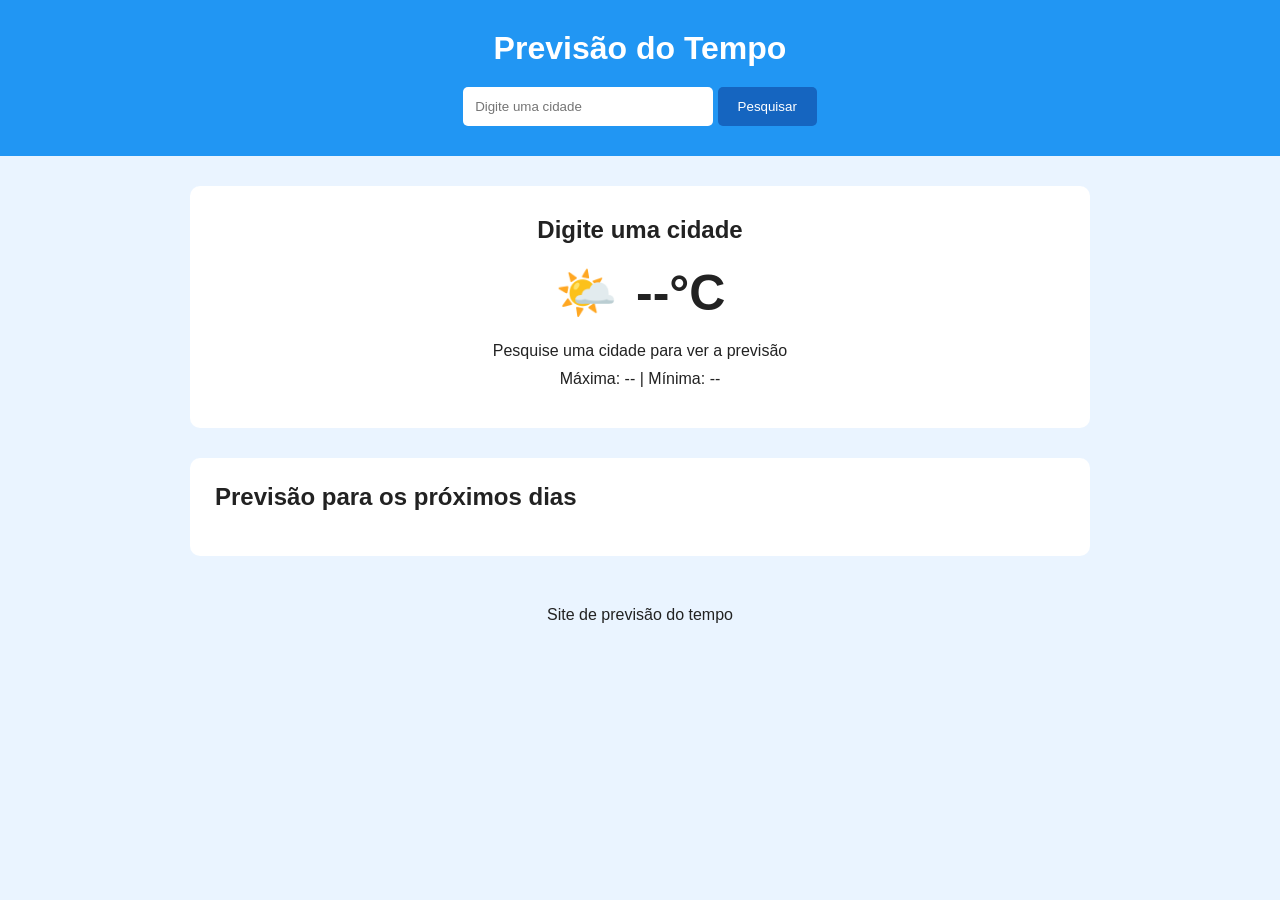
==== Gerando_funcoes/index.html @ 6c7896b9 "Pesquisa de cidade" ====
<!DOCTYPE html>
<html lang="pt-BR">

<head>
    <meta charset="UTF-8">
    <meta name="viewport" content="width=device-width, initial-scale=1.0">

    <title>Previsão do Tempo</title>

    <link rel="stylesheet" href="style.css">
</head>

<body>

    <header>
        <h1>Previsão do Tempo</h1>

        <input type="text" id="cidade" placeholder="Digite uma cidade">
        <button id="btnPesquisar">Pesquisar</button>
    </header>

    <main>

        <section class="tempo-atual">

            <h2 id="nomeCidade">Digite uma cidade</h2>

            <div class="temperatura">
                <span id="iconeAtual">🌤️</span>
                <strong id="temperaturaAtual">--°C</strong>
            </div>

            <p id="descricaoAtual">Pesquise uma cidade para ver a previsão</p>

            <p>
                Máxima: <span id="maxima">--</span> |
                Mínima: <span id="minima">--</span>
            </p>

        </section>


        <section class="previsao">

            <h2>Previsão para os próximos dias</h2>

            <div class="dias" id="dias">

                <!-- Os dias serão criados pelo JavaScript -->

            </div>

        </section>

    </main>

    <footer>
        <p>Site de previsão do tempo</p>
    </footer>

    <script src="script.js"></script>

</body>

</html>
---- Gerando_funcoes/style.css ----
* {
    margin: 0;
    padding: 0;
    box-sizing: border-box;
}

body {
    font-family: Arial, sans-serif;
    background: #eaf4ff;
    color: #222;
}

header {
    background: #2196f3;
    color: white;
    text-align: center;
    padding: 30px;
}

header h1 {
    margin-bottom: 20px;
}

header input {
    padding: 12px;
    width: 250px;
    border: none;
    border-radius: 5px;
}

header button {
    padding: 12px 20px;
    border: none;
    border-radius: 5px;
    background: #1565c0;
    color: white;
    cursor: pointer;
}

main {
    width: 90%;
    max-width: 900px;
    margin: 30px auto;
}

.tempo-atual {
    background: white;
    text-align: center;
    padding: 30px;
    border-radius: 10px;
    margin-bottom: 30px;
}

.temperatura {
    margin: 20px;
}

.temperatura span {
    font-size: 50px;
}

.temperatura strong {
    font-size: 50px;
    margin-left: 15px;
}

.tempo-atual p {
    margin: 10px;
}

.previsao {
    background: white;
    padding: 25px;
    border-radius: 10px;
}

.previsao h2 {
    margin-bottom: 20px;
}

.dias {
    display: flex;
    gap: 15px;
}

.dia {
    flex: 1;
    text-align: center;
    background: #f2f8ff;
    padding: 20px;
    border-radius: 8px;
}

.dia span {
    display: block;
    font-size: 35px;
    margin: 15px 0;
}

.dia p {
    font-size: 20px;
    font-weight: bold;
}

footer {
    text-align: center;
    margin-top: 30px;
    padding: 20px;
}
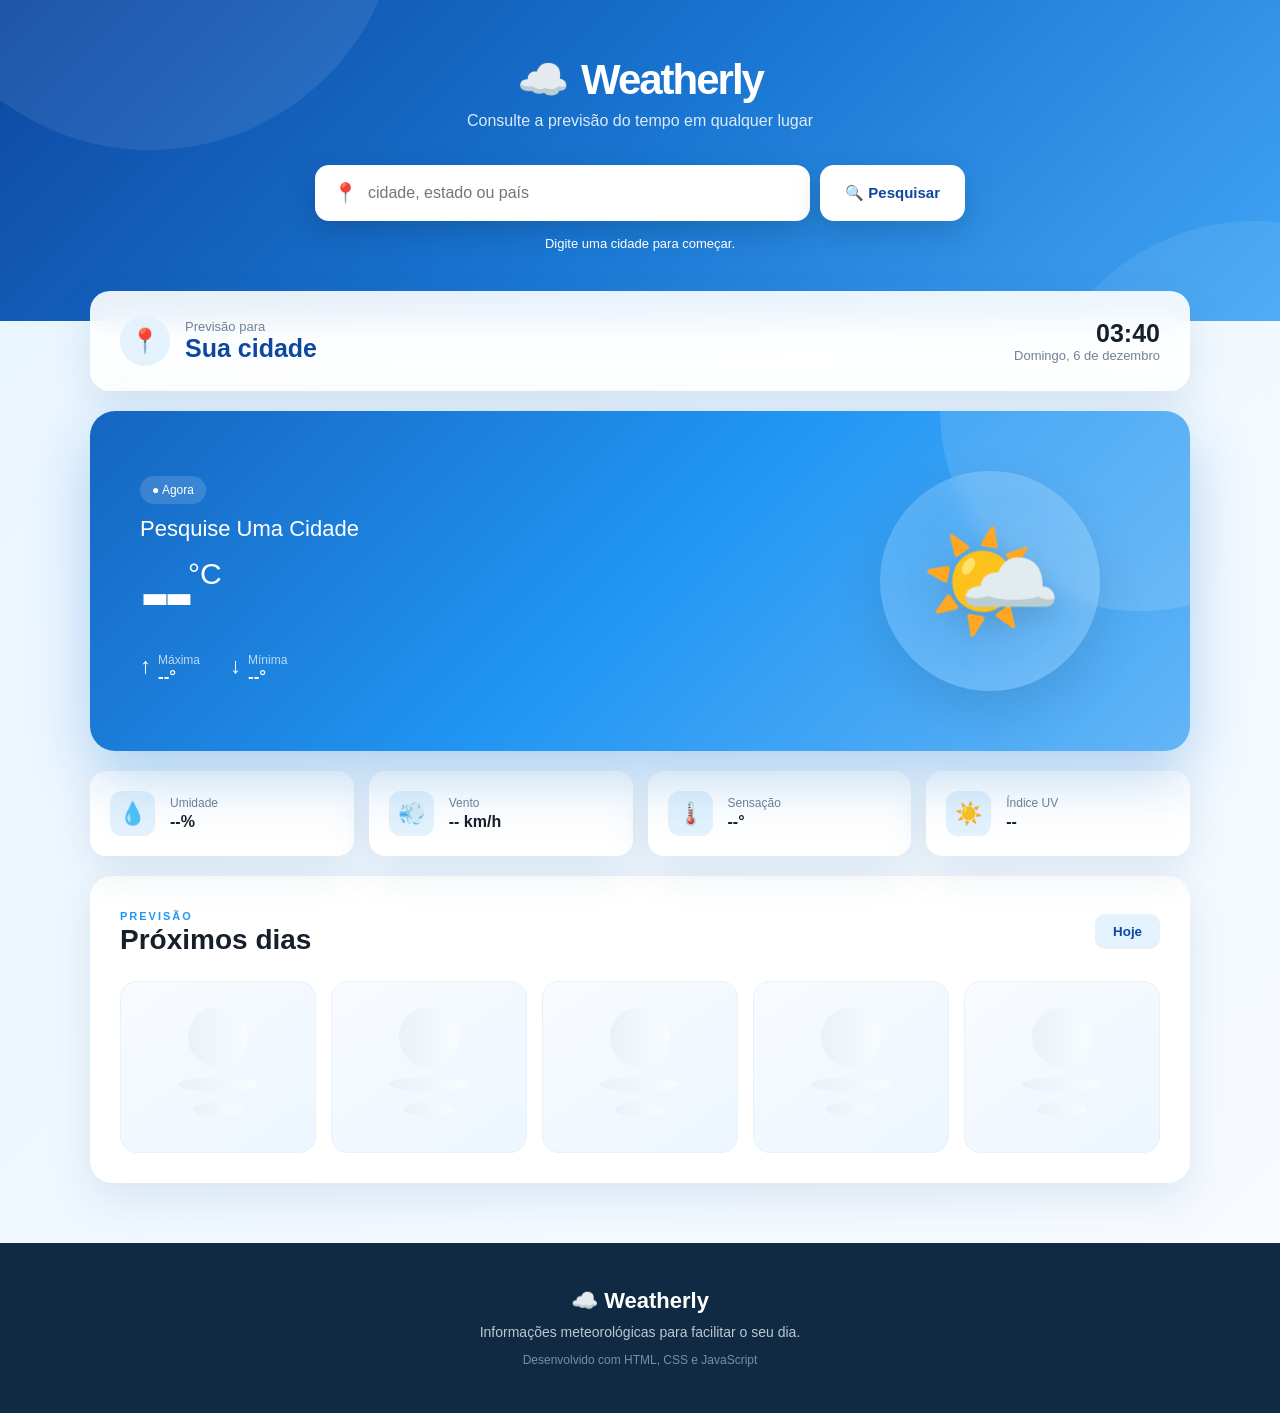
==== commit a70cd7b2: "Fanzando mensgem de erro de logar" ====
--- a/Gerando_funcoes/index.html
+++ b/Gerando_funcoes/index.html
@@ -5,48 +5,231 @@
     <meta charset="UTF-8">
     <meta name="viewport" content="width=device-width, initial-scale=1.0">
 
-    <title>Previsão do Tempo</title>
+    <title>Weatherly - Previsão do Tempo</title>
 
     <link rel="stylesheet" href="style.css">
 </head>
 
 <body>
 
+    <!-- FUNDO ANIMADO -->
+    <div class="background">
+        <div class="cloud cloud-1">☁️</div>
+        <div class="cloud cloud-2">☁️</div>
+        <div class="cloud cloud-3">☁️</div>
+    </div>
+
+    <!-- CABEÇALHO -->
     <header>
-        <h1>Previsão do Tempo</h1>
-
-        <input type="text" id="cidade" placeholder="Digite uma cidade">
-        <button id="btnPesquisar">Pesquisar</button>
+
+        <div class="logo">
+            <span>☁️</span>
+            <h1>Weatherly</h1>
+        </div>
+
+        <p class="subtitulo">
+            Consulte a previsão do tempo em qualquer lugar
+        </p>
+
+        <div class="pesquisa">
+
+            <div class="input-container">
+                <span>📍</span>
+
+                <input
+                    type="text"
+                    id="cidade"
+                    placeholder="cidade, estado ou país"
+                    autocomplete="off"
+                >
+            </div>
+
+            <button id="btnPesquisar">
+                <span>🔍</span>
+                Pesquisar
+            </button>
+
+        </div>
+
+        <div class="status" id="status">
+            Pronto para pesquisar
+        </div>
+
     </header>
 
+
+    <!-- CONTEÚDO -->
     <main>
 
-        <section class="tempo-atual">
-
-            <h2 id="nomeCidade">Digite uma cidade</h2>
-
-            <div class="temperatura">
-                <span id="iconeAtual">🌤️</span>
-                <strong id="temperaturaAtual">--°C</strong>
-            </div>
-
-            <p id="descricaoAtual">Pesquise uma cidade para ver a previsão</p>
-
-            <p>
-                Máxima: <span id="maxima">--</span> |
-                Mínima: <span id="minima">--</span>
-            </p>
-
-        </section>
-
-
+        <!-- INFORMAÇÕES DA CIDADE -->
+        <section class="localizacao">
+
+            <div>
+                <span class="pin">📍</span>
+
+                <div>
+                    <p>Previsão para</p>
+                    <h2 id="nomeCidade">Sua cidade</h2>
+                </div>
+            </div>
+
+            <div class="data-hora">
+                <strong id="horaAtual">00:00</strong>
+                <span id="dataAtual">Carregando...</span>
+            </div>
+
+        </section>
+
+
+        <!-- CLIMA ATUAL -->
+        <section class="clima-principal">
+
+            <div class="clima-info">
+
+                <span class="badge">
+                    ● Agora
+                </span>
+
+                <h3 id="descricaoAtual">
+                    Pesquise uma cidade
+                </h3>
+
+                <div class="temperatura">
+                    <strong id="temperaturaAtual">--</strong>
+                    <span>°C</span>
+                </div>
+
+                <div class="temperaturas">
+
+                    <div>
+                        <span>↑</span>
+                        <p>Máxima</p>
+                        <strong id="maxima">--°</strong>
+                    </div>
+
+                    <div>
+                        <span>↓</span>
+                        <p>Mínima</p>
+                        <strong id="minima">--°</strong>
+                    </div>
+
+                </div>
+
+            </div>
+
+
+            <div class="icone-clima">
+
+                <div class="circulo-clima">
+                    <span id="iconeAtual">🌤️</span>
+                </div>
+
+            </div>
+
+        </section>
+
+
+        <!-- INDICADORES -->
+        <section class="indicadores">
+
+            <div class="indicador">
+
+                <div class="indicador-icon">💧</div>
+
+                <div>
+                    <span>Umidade</span>
+                    <strong id="umidade">--%</strong>
+                </div>
+
+            </div>
+
+
+            <div class="indicador">
+
+                <div class="indicador-icon">💨</div>
+
+                <div>
+                    <span>Vento</span>
+                    <strong id="vento">-- km/h</strong>
+                </div>
+
+            </div>
+
+
+            <div class="indicador">
+
+                <div class="indicador-icon">🌡️</div>
+
+                <div>
+                    <span>Sensação</span>
+                    <strong id="sensacao">--°</strong>
+                </div>
+
+            </div>
+
+
+            <div class="indicador">
+
+                <div class="indicador-icon">☀️</div>
+
+                <div>
+                    <span>Índice UV</span>
+                    <strong id="uv">--</strong>
+                </div>
+
+            </div>
+
+        </section>
+
+
+        <!-- PREVISÃO -->
         <section class="previsao">
 
-            <h2>Previsão para os próximos dias</h2>
+            <div class="titulo-secao">
+
+                <div>
+                    <span>PREVISÃO</span>
+                    <h2>Próximos dias</h2>
+                </div>
+
+                <button id="btnHoje">
+                    Hoje
+                </button>
+
+            </div>
+
 
             <div class="dias" id="dias">
 
-                <!-- Os dias serão criados pelo JavaScript -->
+                <div class="dia carregando">
+                    <div class="skeleton"></div>
+                    <div class="skeleton pequeno"></div>
+                    <div class="skeleton medio"></div>
+                </div>
+
+                <div class="dia carregando">
+                    <div class="skeleton"></div>
+                    <div class="skeleton pequeno"></div>
+                    <div class="skeleton medio"></div>
+                </div>
+
+                <div class="dia carregando">
+                    <div class="skeleton"></div>
+                    <div class="skeleton pequeno"></div>
+                    <div class="skeleton medio"></div>
+                </div>
+
+                <div class="dia carregando">
+                    <div class="skeleton"></div>
+                    <div class="skeleton pequeno"></div>
+                    <div class="skeleton medio"></div>
+                </div>
+
+                <div class="dia carregando">
+                    <div class="skeleton"></div>
+                    <div class="skeleton pequeno"></div>
+                    <div class="skeleton medio"></div>
+                </div>
 
             </div>
 
@@ -54,12 +237,28 @@
 
     </main>
 
+
+    <!-- FOOTER -->
     <footer>
-        <p>Site de previsão do tempo</p>
+
+        <div class="footer-logo">
+            ☁️ Weatherly
+        </div>
+
+        <p>
+            Informações meteorológicas para facilitar o seu dia.
+        </p>
+
+        <span>
+            Desenvolvido com HTML, CSS e JavaScript
+        </span>
+
     </footer>
 
+
     <script src="script.js"></script>
 
 </body>
 
-</html>+</html>
+
--- a/Gerando_funcoes/style.css
+++ b/Gerando_funcoes/style.css
@@ -1,109 +1,1248 @@
+
+/* =========================================================
+   CONFIGURAÇÕES
+========================================================= */
+
 * {
     margin: 0;
     padding: 0;
     box-sizing: border-box;
 }
 
+:root {
+
+    --azul: #2196f3;
+    --azul-escuro: #0d47a1;
+    --azul-claro: #64b5f6;
+
+    --fundo: #eef7ff;
+    --branco: #ffffff;
+
+    --texto: #17202a;
+    --texto-claro: #718096;
+
+    --verde: #20b486;
+    --amarelo: #ffb703;
+
+    --sombra:
+        0 15px 40px rgba(30, 90, 140, 0.12);
+
+    --transicao: 0.3s ease;
+}
+
+html {
+    scroll-behavior: smooth;
+}
+
 body {
-    font-family: Arial, sans-serif;
-    background: #eaf4ff;
-    color: #222;
-}
+
+    min-height: 100vh;
+
+    font-family:
+        Arial,
+        Helvetica,
+        sans-serif;
+
+    color: var(--texto);
+
+    background:
+        linear-gradient(
+            135deg,
+            #e8f5ff,
+            #f8fbff
+        );
+
+    overflow-x: hidden;
+}
+
+
+/* =========================================================
+   FUNDO
+========================================================= */
+
+.background {
+
+    position: fixed;
+
+    inset: 0;
+
+    z-index: -1;
+
+    overflow: hidden;
+
+    pointer-events: none;
+}
+
+.cloud {
+
+    position: absolute;
+
+    font-size: 100px;
+
+    opacity: 0.12;
+
+    filter: blur(1px);
+
+    animation:
+        moverNuvem 25s linear infinite;
+}
+
+.cloud-1 {
+    top: 15%;
+    left: -150px;
+}
+
+.cloud-2 {
+
+    top: 55%;
+
+    left: -300px;
+
+    font-size: 160px;
+
+    animation-duration: 35s;
+}
+
+.cloud-3 {
+
+    top: 75%;
+
+    left: -200px;
+
+    font-size: 70px;
+
+    animation-duration: 20s;
+}
+
+
+/* =========================================================
+   HEADER
+========================================================= */
 
 header {
-    background: #2196f3;
+
+    position: relative;
+
+    padding: 55px 20px 70px;
+
+    text-align: center;
+
     color: white;
+
+    background:
+        linear-gradient(
+            135deg,
+            #0d47a1,
+            #1976d2,
+            #42a5f5
+        );
+
+    overflow: hidden;
+}
+
+header::before {
+
+    content: "";
+
+    position: absolute;
+
+    width: 500px;
+    height: 500px;
+
+    top: -350px;
+    left: -100px;
+
+    border-radius: 50%;
+
+    background:
+        rgba(255,255,255,0.08);
+}
+
+header::after {
+
+    content: "";
+
+    position: absolute;
+
+    width: 450px;
+    height: 450px;
+
+    right: -200px;
+    bottom: -350px;
+
+    border-radius: 50%;
+
+    background:
+        rgba(255,255,255,0.08);
+}
+
+
+/* =========================================================
+   LOGO
+========================================================= */
+
+.logo {
+
+    position: relative;
+
+    display: flex;
+
+    justify-content: center;
+
+    align-items: center;
+
+    gap: 12px;
+
+    z-index: 2;
+}
+
+.logo span {
+
+    font-size: 42px;
+
+    animation:
+        flutuar 3s ease-in-out infinite;
+}
+
+.logo h1 {
+
+    font-size: 42px;
+
+    letter-spacing: -2px;
+}
+
+
+/* =========================================================
+   SUBTÍTULO
+========================================================= */
+
+.subtitulo {
+
+    position: relative;
+
+    z-index: 2;
+
+    margin-top: 8px;
+
+    opacity: 0.85;
+
+    font-size: 16px;
+}
+
+
+/* =========================================================
+   PESQUISA
+========================================================= */
+
+.pesquisa {
+
+    position: relative;
+
+    z-index: 2;
+
+    width: min(650px, 100%);
+
+    margin: 35px auto 15px;
+
+    display: flex;
+
+    gap: 10px;
+}
+
+.input-container {
+
+    flex: 1;
+
+    height: 56px;
+
+    display: flex;
+
+    align-items: center;
+
+    gap: 10px;
+
+    padding: 0 18px;
+
+    background: white;
+
+    border-radius: 14px;
+
+    box-shadow:
+        0 10px 30px rgba(0,0,0,0.15);
+
+    transition: var(--transicao);
+}
+
+.input-container:focus-within {
+
+    transform: translateY(-3px);
+
+    box-shadow:
+        0 15px 35px rgba(0,0,0,0.2);
+}
+
+.input-container span {
+
+    font-size: 20px;
+}
+
+.input-container input {
+
+    width: 100%;
+
+    height: 100%;
+
+    border: none;
+
+    outline: none;
+
+    font-size: 16px;
+
+    color: var(--texto);
+}
+
+.pesquisa button {
+
+    padding: 0 25px;
+
+    border: none;
+
+    border-radius: 14px;
+
+    background: white;
+
+    color: var(--azul-escuro);
+
+    font-weight: bold;
+
+    font-size: 15px;
+
+    cursor: pointer;
+
+    transition: var(--transicao);
+
+    box-shadow:
+        0 10px 30px rgba(0,0,0,0.15);
+}
+
+.pesquisa button:hover {
+
+    transform: translateY(-4px);
+
+    background: #e3f2fd;
+
+    box-shadow:
+        0 15px 35px rgba(0,0,0,0.2);
+}
+
+.pesquisa button:active {
+
+    transform: translateY(-1px);
+}
+
+
+/* =========================================================
+   STATUS
+========================================================= */
+
+.status {
+
+    position: relative;
+
+    z-index: 2;
+
+    font-size: 13px;
+
+    opacity: 0.8;
+}
+
+
+/* =========================================================
+   MAIN
+========================================================= */
+
+main {
+
+    width: min(1100px, 92%);
+
+    margin: -30px auto 60px;
+
+    position: relative;
+}
+
+
+/* =========================================================
+   LOCALIZAÇÃO
+========================================================= */
+
+.localizacao {
+
+    display: flex;
+
+    justify-content: space-between;
+
+    align-items: center;
+
+    padding: 25px 30px;
+
+    background: rgba(255,255,255,0.9);
+
+    backdrop-filter: blur(15px);
+
+    border-radius: 20px;
+
+    box-shadow: var(--sombra);
+
+    margin-bottom: 20px;
+}
+
+.localizacao > div:first-child {
+
+    display: flex;
+
+    align-items: center;
+
+    gap: 15px;
+}
+
+.pin {
+
+    width: 50px;
+    height: 50px;
+
+    display: flex;
+
+    justify-content: center;
+    align-items: center;
+
+    border-radius: 50%;
+
+    background: #e3f2fd;
+
+    font-size: 24px;
+}
+
+.localizacao p {
+
+    color: var(--texto-claro);
+
+    font-size: 13px;
+}
+
+.localizacao h2 {
+
+    font-size: 25px;
+
+    color: var(--azul-escuro);
+}
+
+.data-hora {
+
+    display: flex;
+
+    flex-direction: column;
+
+    align-items: flex-end;
+}
+
+.data-hora strong {
+
+    font-size: 25px;
+
+    color: var(--texto);
+}
+
+.data-hora span {
+
+    color: var(--texto-claro);
+
+    font-size: 13px;
+}
+
+
+/* =========================================================
+   CLIMA PRINCIPAL
+========================================================= */
+
+.clima-principal {
+
+    min-height: 340px;
+
+    display: flex;
+
+    justify-content: space-between;
+
+    align-items: center;
+
+    padding: 50px;
+
+    color: white;
+
+    border-radius: 25px;
+
+    background:
+        linear-gradient(
+            135deg,
+            #1565c0,
+            #2196f3,
+            #64b5f6
+        );
+
+    box-shadow:
+        0 25px 60px rgba(25,118,210,0.3);
+
+    overflow: hidden;
+
+    position: relative;
+}
+
+
+/* brilho */
+
+.clima-principal::before {
+
+    content: "";
+
+    position: absolute;
+
+    width: 400px;
+    height: 400px;
+
+    right: -150px;
+    top: -200px;
+
+    border-radius: 50%;
+
+    background:
+        rgba(255,255,255,0.12);
+}
+
+
+/* =========================================================
+   INFORMAÇÕES
+========================================================= */
+
+.clima-info {
+
+    position: relative;
+
+    z-index: 2;
+}
+
+.badge {
+
+    display: inline-block;
+
+    padding: 7px 12px;
+
+    margin-bottom: 12px;
+
+    border-radius: 30px;
+
+    background:
+        rgba(255,255,255,0.15);
+
+    backdrop-filter: blur(10px);
+
+    font-size: 12px;
+}
+
+.clima-info h3 {
+
+    font-size: 22px;
+
+    font-weight: normal;
+
+    text-transform: capitalize;
+
+    margin-bottom: 5px;
+}
+
+.temperatura {
+
+    display: flex;
+
+    align-items: flex-start;
+
+    margin: 10px 0 20px;
+}
+
+.temperatura strong {
+
+    font-size: 90px;
+
+    line-height: 0.9;
+
+    letter-spacing: -6px;
+}
+
+.temperatura span {
+
+    font-size: 30px;
+
+    margin-top: 5px;
+}
+
+
+/* =========================================================
+   MÁXIMA / MÍNIMA
+========================================================= */
+
+.temperaturas {
+
+    display: flex;
+
+    gap: 30px;
+}
+
+.temperaturas div {
+
+    display: grid;
+
+    grid-template-columns: auto auto;
+
+    column-gap: 7px;
+}
+
+.temperaturas span {
+
+    grid-row: span 2;
+
+    font-size: 22px;
+}
+
+.temperaturas p {
+
+    font-size: 12px;
+
+    opacity: 0.7;
+}
+
+.temperaturas strong {
+
+    font-size: 17px;
+}
+
+
+/* =========================================================
+   ÍCONE
+========================================================= */
+
+.icone-clima {
+
+    position: relative;
+
+    z-index: 2;
+
+    padding-right: 40px;
+}
+
+.circulo-clima {
+
+    width: 220px;
+    height: 220px;
+
+    display: flex;
+
+    justify-content: center;
+    align-items: center;
+
+    border-radius: 50%;
+
+    background:
+        rgba(255,255,255,0.15);
+
+    backdrop-filter: blur(10px);
+
+    box-shadow:
+        inset 0 0 40px rgba(255,255,255,0.08),
+        0 20px 50px rgba(0,0,0,0.1);
+
+    animation:
+        flutuar 4s ease-in-out infinite;
+}
+
+.circulo-clima span {
+
+    font-size: 115px;
+
+    filter:
+        drop-shadow(
+            0 10px 15px rgba(0,0,0,0.15)
+        );
+}
+
+
+/* =========================================================
+   INDICADORES
+========================================================= */
+
+.indicadores {
+
+    display: grid;
+
+    grid-template-columns:
+        repeat(4, 1fr);
+
+    gap: 15px;
+
+    margin: 20px 0;
+}
+
+.indicador {
+
+    padding: 20px;
+
+    display: flex;
+
+    align-items: center;
+
+    gap: 15px;
+
+    background: white;
+
+    border-radius: 16px;
+
+    box-shadow: var(--sombra);
+
+    transition: var(--transicao);
+}
+
+.indicador:hover {
+
+    transform: translateY(-6px);
+
+    box-shadow:
+        0 20px 40px rgba(30,90,140,0.15);
+}
+
+.indicador-icon {
+
+    width: 45px;
+    height: 45px;
+
+    display: flex;
+
+    justify-content: center;
+    align-items: center;
+
+    border-radius: 12px;
+
+    background: #e3f2fd;
+
+    font-size: 22px;
+}
+
+.indicador span {
+
+    display: block;
+
+    color: var(--texto-claro);
+
+    font-size: 12px;
+}
+
+.indicador strong {
+
+    display: block;
+
+    margin-top: 3px;
+
+    color: var(--texto);
+
+    font-size: 16px;
+}
+
+
+/* =========================================================
+   PREVISÃO
+========================================================= */
+
+.previsao {
+
+    padding: 30px;
+
+    background: white;
+
+    border-radius: 22px;
+
+    box-shadow: var(--sombra);
+}
+
+.titulo-secao {
+
+    display: flex;
+
+    justify-content: space-between;
+
+    align-items: center;
+
+    margin-bottom: 25px;
+}
+
+.titulo-secao span {
+
+    color: var(--azul);
+
+    font-size: 11px;
+
+    font-weight: bold;
+
+    letter-spacing: 2px;
+}
+
+.titulo-secao h2 {
+
+    font-size: 28px;
+
+    color: var(--texto);
+}
+
+.titulo-secao button {
+
+    padding: 10px 18px;
+
+    border: none;
+
+    border-radius: 10px;
+
+    background: #e3f2fd;
+
+    color: var(--azul-escuro);
+
+    font-weight: bold;
+
+    cursor: pointer;
+
+    transition: var(--transicao);
+}
+
+.titulo-secao button:hover {
+
+    background: var(--azul);
+
+    color: white;
+}
+
+
+/* =========================================================
+   CARDS DOS DIAS
+========================================================= */
+
+.dias {
+
+    display: grid;
+
+    grid-template-columns:
+        repeat(5, 1fr);
+
+    gap: 15px;
+}
+
+.dia {
+
+    padding: 25px 15px;
+
     text-align: center;
-    padding: 30px;
-}
-
-header h1 {
-    margin-bottom: 20px;
-}
-
-header input {
-    padding: 12px;
-    width: 250px;
-    border: none;
-    border-radius: 5px;
-}
-
-header button {
-    padding: 12px 20px;
-    border: none;
-    border-radius: 5px;
-    background: #1565c0;
+
+    border-radius: 17px;
+
+    background:
+        linear-gradient(
+            145deg,
+            #f8fbff,
+            #edf6ff
+        );
+
+    border: 1px solid #e6f1fa;
+
+    cursor: pointer;
+
+    transition: var(--transicao);
+
+    position: relative;
+
+    overflow: hidden;
+}
+
+.dia::before {
+
+    content: "";
+
+    position: absolute;
+
+    left: 0;
+    top: 0;
+
+    width: 100%;
+    height: 4px;
+
+    background:
+        linear-gradient(
+            90deg,
+            #2196f3,
+            #64b5f6
+        );
+
+    transform: scaleX(0);
+
+    transform-origin: left;
+
+    transition: var(--transicao);
+}
+
+.dia:hover {
+
+    transform:
+        translateY(-8px)
+        scale(1.02);
+
+    background: white;
+
+    box-shadow:
+        0 15px 30px rgba(30,90,140,0.12);
+}
+
+.dia:hover::before {
+
+    transform: scaleX(1);
+}
+
+.dia span {
+
+    display: block;
+
+    margin: 15px 0;
+
+    font-size: 45px;
+
+    transition: var(--transicao);
+}
+
+.dia:hover span {
+
+    transform:
+        scale(1.2)
+        rotate(5deg);
+}
+
+.dia p {
+
+    font-weight: bold;
+
+    color: var(--texto);
+}
+
+.dia .temperaturas-dia {
+
+    margin-top: 10px;
+
+    display: flex;
+
+    justify-content: center;
+
+    gap: 10px;
+}
+
+.max {
+
+    color: #e65100;
+}
+
+.min {
+
+    color: #1976d2;
+}
+
+
+/* =========================================================
+   SKELETON / CARREGAMENTO
+========================================================= */
+
+.skeleton {
+
+    width: 60px;
+    height: 60px;
+
+    margin: auto;
+
+    border-radius: 50%;
+
+    background:
+        linear-gradient(
+            90deg,
+            #e9f2f8,
+            #f8fcff,
+            #e9f2f8
+        );
+
+    background-size: 200%;
+
+    animation:
+        skeleton 1.5s infinite;
+}
+
+.skeleton.pequeno {
+
+    width: 80px;
+    height: 15px;
+
+    margin: 10px auto;
+}
+
+.skeleton.medio {
+
+    width: 50px;
+    height: 15px;
+
+    margin: 10px auto;
+}
+
+
+/* =========================================================
+   FOOTER
+========================================================= */
+
+footer {
+
+    padding: 45px 20px;
+
+    text-align: center;
+
+    background: #102a43;
+
     color: white;
-    cursor: pointer;
-}
-
-main {
-    width: 90%;
-    max-width: 900px;
-    margin: 30px auto;
-}
-
-.tempo-atual {
-    background: white;
-    text-align: center;
-    padding: 30px;
-    border-radius: 10px;
-    margin-bottom: 30px;
-}
-
-.temperatura {
-    margin: 20px;
-}
-
-.temperatura span {
-    font-size: 50px;
-}
-
-.temperatura strong {
-    font-size: 50px;
-    margin-left: 15px;
-}
-
-.tempo-atual p {
-    margin: 10px;
-}
-
-.previsao {
-    background: white;
-    padding: 25px;
-    border-radius: 10px;
-}
-
-.previsao h2 {
-    margin-bottom: 20px;
-}
-
-.dias {
-    display: flex;
-    gap: 15px;
-}
-
-.dia {
-    flex: 1;
-    text-align: center;
-    background: #f2f8ff;
-    padding: 20px;
-    border-radius: 8px;
-}
-
-.dia span {
-    display: block;
-    font-size: 35px;
-    margin: 15px 0;
-}
-
-.dia p {
-    font-size: 20px;
+}
+
+.footer-logo {
+
+    font-size: 22px;
+
     font-weight: bold;
-}
-
-footer {
-    text-align: center;
-    margin-top: 30px;
-    padding: 20px;
-}+
+    margin-bottom: 10px;
+}
+
+footer p {
+
+    color: #b8c7d4;
+
+    font-size: 14px;
+
+    margin-bottom: 10px;
+}
+
+footer span {
+
+    color: #78909c;
+
+    font-size: 12px;
+}
+
+
+/* =========================================================
+   ANIMAÇÕES
+========================================================= */
+
+@keyframes flutuar {
+
+    0% {
+        transform: translateY(0);
+    }
+
+    50% {
+        transform: translateY(-10px);
+    }
+
+    100% {
+        transform: translateY(0);
+    }
+}
+
+@keyframes moverNuvem {
+
+    from {
+        transform: translateX(-200px);
+    }
+
+    to {
+        transform: translateX(120vw);
+    }
+}
+
+@keyframes skeleton {
+
+    0% {
+        background-position: 200% 0;
+    }
+
+    100% {
+        background-position: -200% 0;
+    }
+}
+
+
+/* =========================================================
+   TABLET
+========================================================= */
+
+@media (max-width: 900px) {
+
+    .dias {
+
+        grid-template-columns:
+            repeat(3, 1fr);
+    }
+
+    .indicadores {
+
+        grid-template-columns:
+            repeat(2, 1fr);
+    }
+
+    .clima-principal {
+
+        padding: 40px;
+    }
+
+    .circulo-clima {
+
+        width: 170px;
+        height: 170px;
+    }
+
+    .circulo-clima span {
+
+        font-size: 90px;
+    }
+}
+
+
+/* =========================================================
+   CELULAR
+========================================================= */
+
+@media (max-width: 650px) {
+
+    header {
+
+        padding:
+            40px 15px 65px;
+    }
+
+    .logo h1 {
+
+        font-size: 34px;
+    }
+
+    .pesquisa {
+
+        flex-direction: column;
+    }
+
+    .pesquisa button {
+
+        height: 52px;
+    }
+
+    main {
+
+        width: 94%;
+    }
+
+    .localizacao {
+
+        flex-direction: column;
+
+        align-items: flex-start;
+
+        gap: 20px;
+    }
+
+    .data-hora {
+
+        align-items: flex-start;
+    }
+
+    .clima-principal {
+
+        flex-direction: column;
+
+        align-items: center;
+
+        text-align: center;
+
+        padding: 40px 20px;
+    }
+
+    .temperatura {
+
+        justify-content: center;
+    }
+
+    .temperaturas {
+
+        justify-content: center;
+    }
+
+    .icone-clima {
+
+        padding: 20px 0 0;
+    }
+
+    .circulo-clima {
+
+        width: 150px;
+        height: 150px;
+    }
+
+    .circulo-clima span {
+
+        font-size: 80px;
+    }
+
+    .indicadores {
+
+        grid-template-columns:
+            1fr 1fr;
+    }
+
+    .dias {
+
+        grid-template-columns:
+            1fr;
+    }
+
+    .dia {
+
+        min-height: 170px;
+    }
+}
+
+
+/* =========================================================
+   CELULARES PEQUENOS
+========================================================= */
+
+@media (max-width: 400px) {
+
+    .indicadores {
+
+        grid-template-columns: 1fr;
+    }
+
+    .temperatura strong {
+
+        font-size: 70px;
+    }
+
+    .titulo-secao h2 {
+
+        font-size: 23px;
+    }
+
+    .previsao {
+
+        padding: 20px 15px;
+    }
+}
